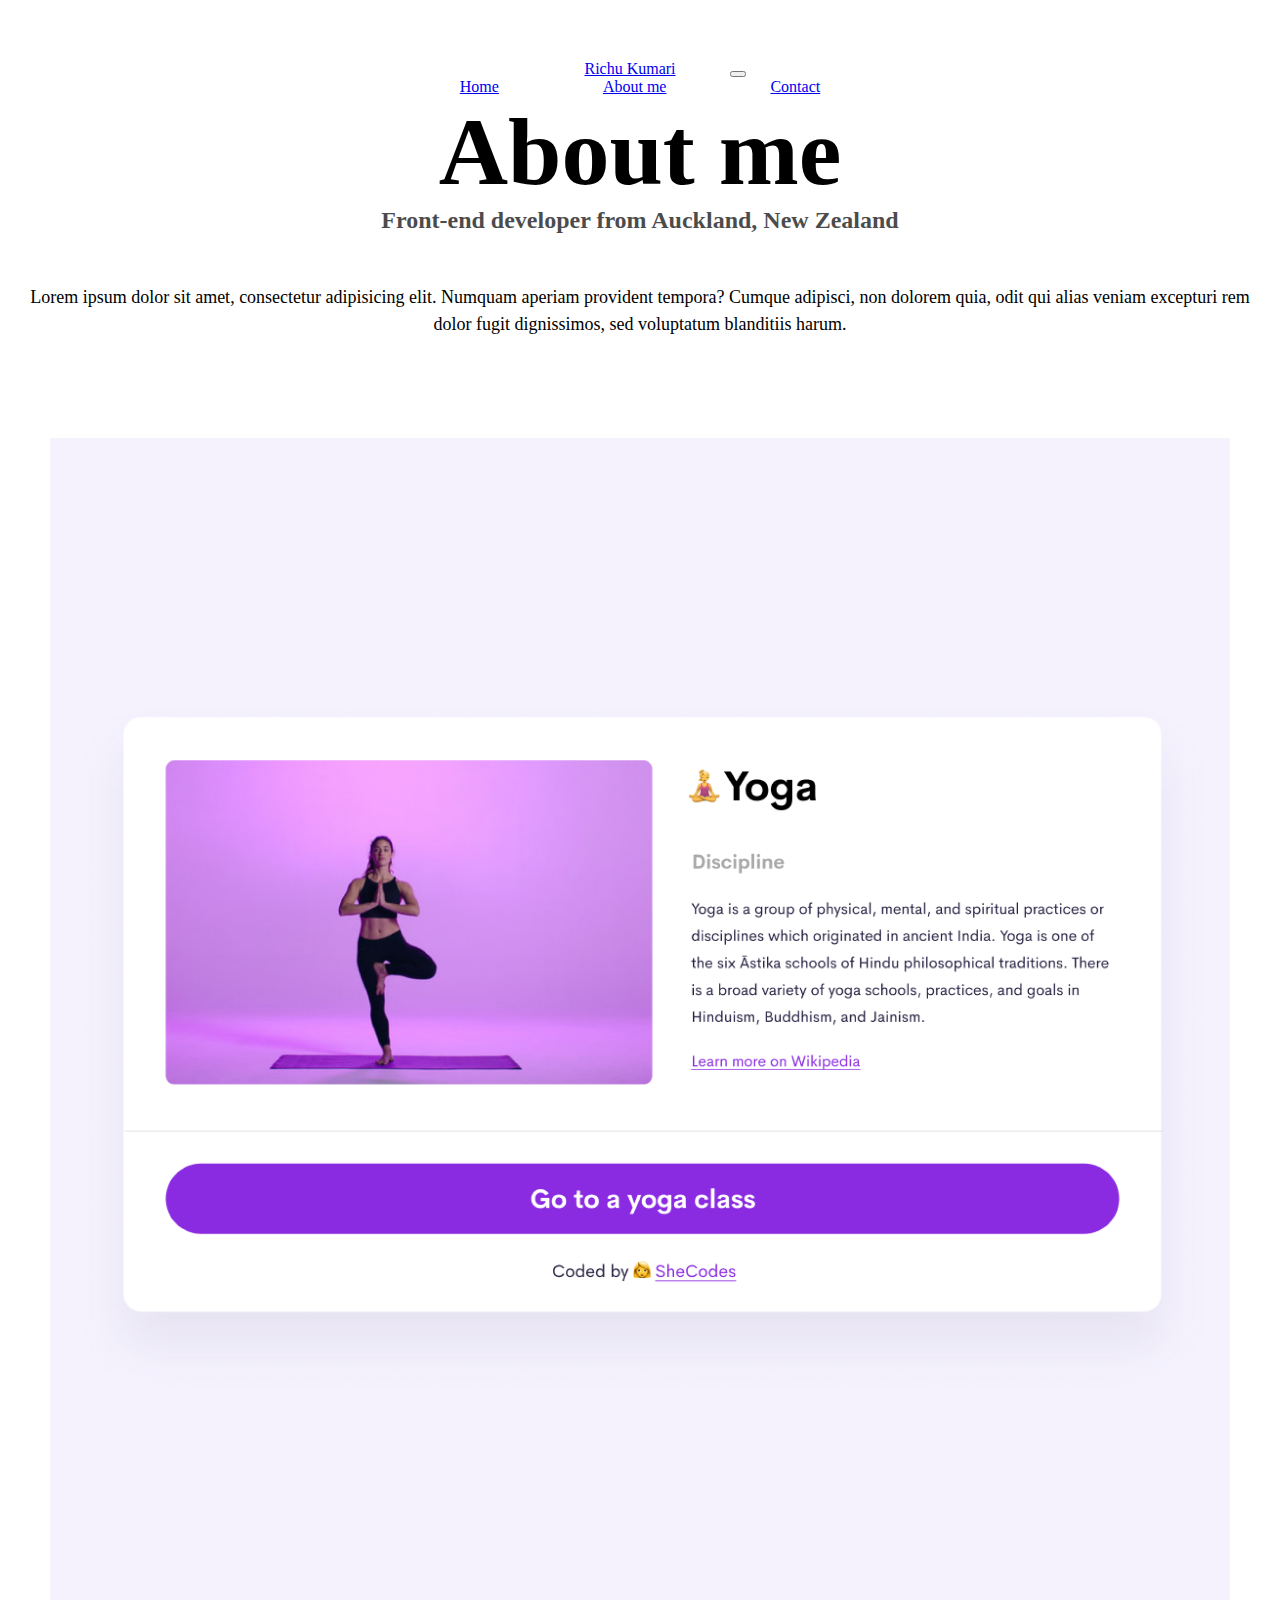
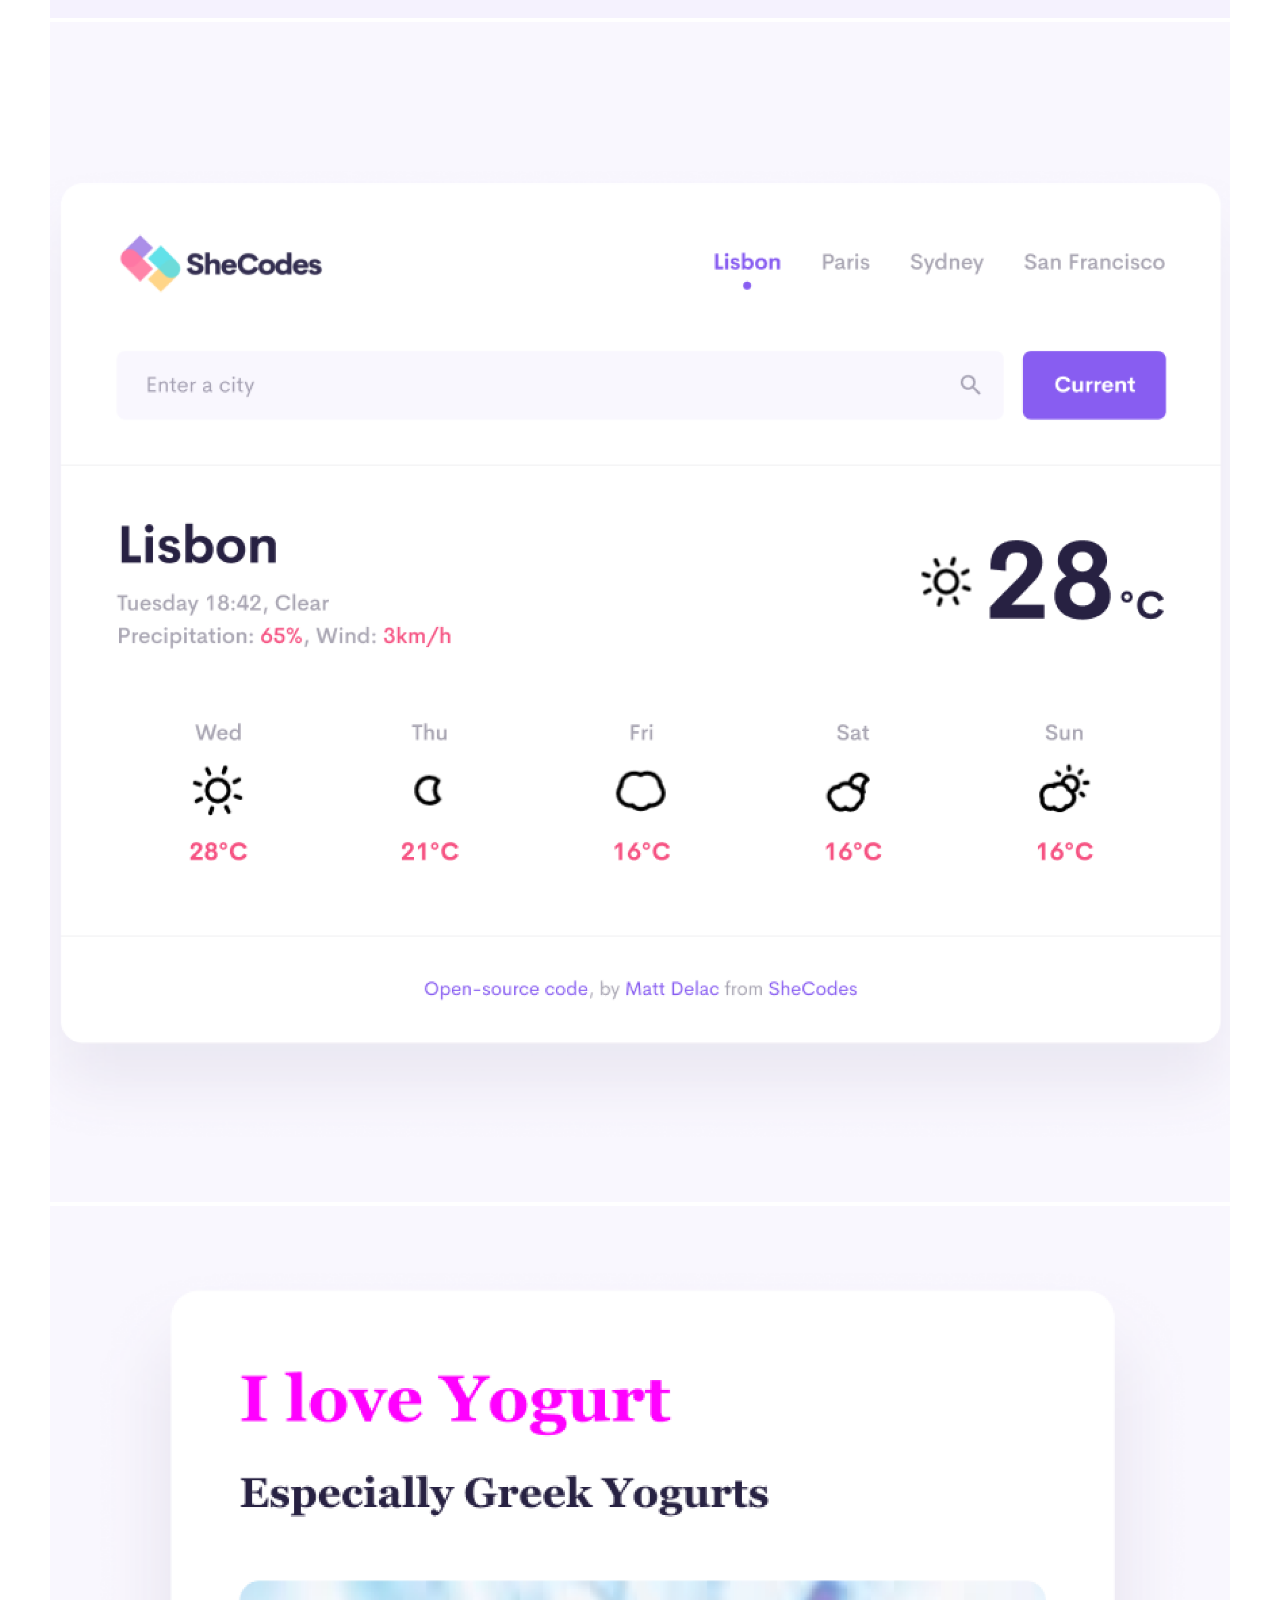
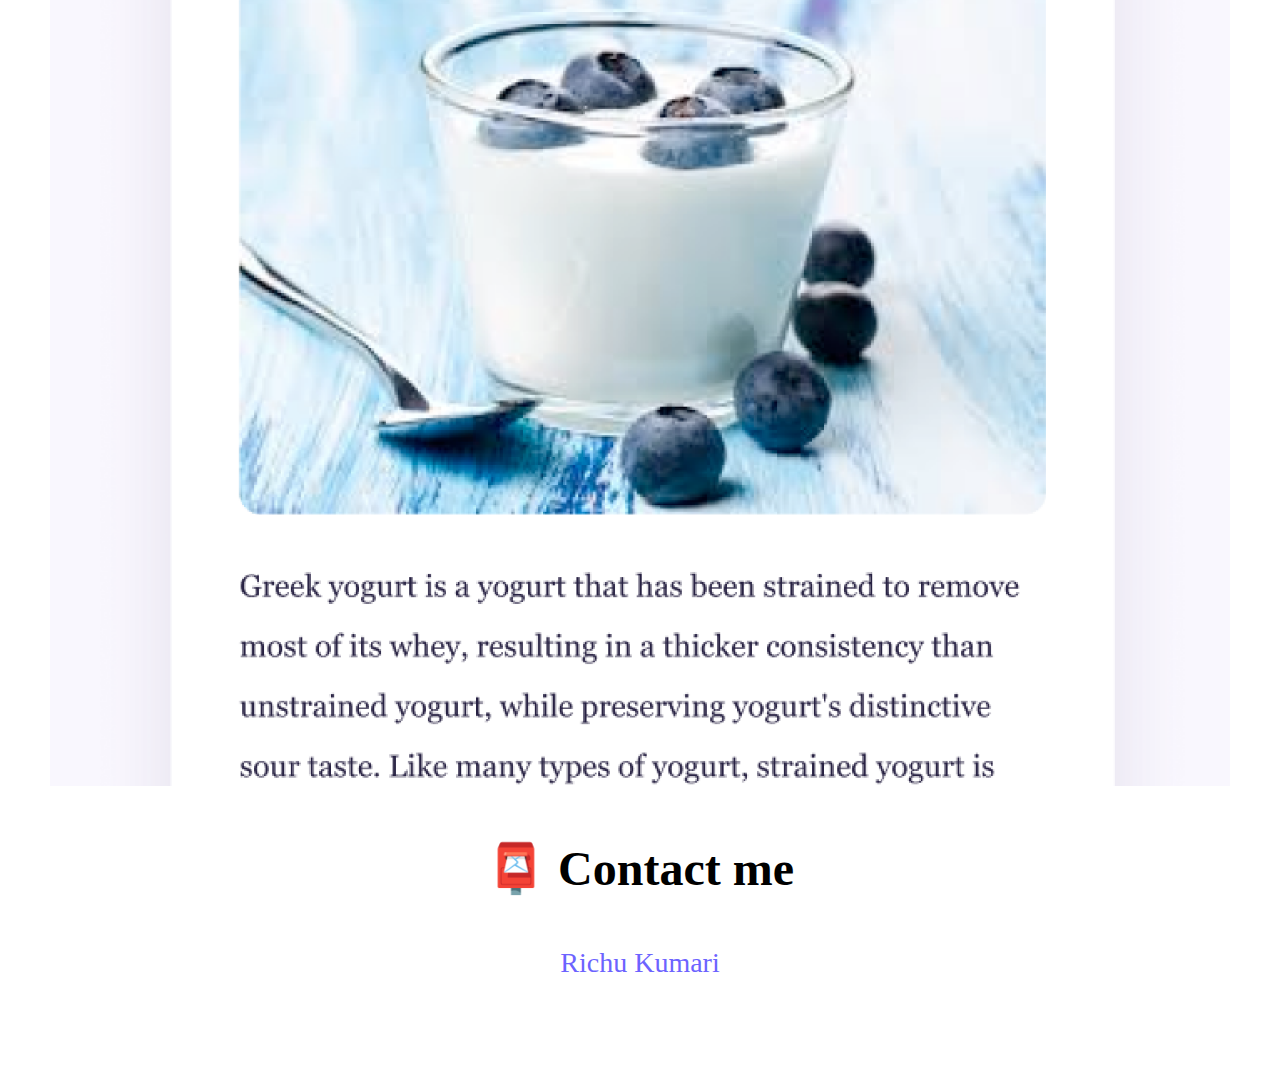
==== about.html @ f568b338 "Initial Commit" ====
<!DOCTYPE html>
<html lang="en">
  <head>
    <meta charset="UTF-8" />
    <meta http-equiv="X-UA-Compatible" content="IE=edge" />
    <meta name="viewport" content="width=device-width, initial-scale=1.0" />
    <link rel="stylesheet" href="/css/style.css" />
    <title>About Richu</title>
    <link
      href="https://cdn.jsdelivr.net/npm/bootstrap@5.0.2/dist/css/bootstrap.min.css"
      rel="stylesheet"
      integrity="sha384-EVSTQN3/azprG1Anm3QDgpJLIm9Nao0Yz1ztcQTwFspd3yD65VohhpuuCOmLASjC"
      crossorigin="anonymous"
    />
    <script
      src="https://cdn.jsdelivr.net/npm/bootstrap@5.0.2/dist/js/bootstrap.bundle.min.js"
      integrity="sha384-MrcW6ZMFYlzcLA8Nl+NtUVF0sA7MsXsP1UyJoMp4YLEuNSfAP+JcXn/tWtIaxVXM"
      crossorigin="anonymous"
    ></script>
  </head>
  <body>
    <nav class="navbar navbar-expand-lg navbar-light bg-light">
      <div class="container-fluid">
        <a class="navbar-brand" href="#">Richu Kumari</a>
        <button
          class="navbar-toggler"
          type="button"
          data-bs-toggle="collapse"
          data-bs-target="#navbarNavAltMarkup"
          aria-controls="navbarNavAltMarkup"
          aria-expanded="false"
          aria-label="Toggle navigation"
        >
          <span class="navbar-toggler-icon"></span>
        </button>
        <div class="collapse navbar-collapse" id="navbarNavAltMarkup">
          <div class="navbar-nav">
            <a class="nav-link active" aria-current="page" href="index.html"
              >Home</a
            >
            <a class="nav-link" href="about.html">About me</a>
            <a class="nav-link" href="about.html#contact">Contact</a>
          </div>
        </div>
      </div>
    </nav>
    <h1 class="text-center">About me</h1>

    <h3 class="text-center">Front-end developer from Auckland, New Zealand</h3>
    <div class="about-paragraphs text-center">
      <p>
        Lorem ipsum dolor sit amet, consectetur adipisicing elit. Numquam
        aperiam provident tempora? Cumque adipisci, non dolorem quia, odit qui
        alias veniam excepturi rem dolor fugit dignissimos, sed voluptatum
        blanditiis harum.
      </p>
    </div>

    <div class="container">
      <div class="row">
        <div class="col-sm-4">
          <img src="images/yoga.png" class="img-fluid rounded shadow-sm p-2" />
        </div>
        <div class="col-sm-4">
          <img
            src="images/weather.png"
            class="img-fluid rounded shadow-sm p-2"
          />
        </div>
        <div class="col-sm-4">
          <img
            src="images/yogurt.png"
            class="img-fluid rounded shadow-sm p-2"
          />
        </div>
      </div>
    </div>
    <div id="contact">
      <h2>📮 Contact me</h2>
      <a href="mailto:richuojha@gmail.com" class="email-link"> Richu Kumari </a>
    </div>
  </body>
</html>
---- css/style.css ----
:root {
    --primary-color: #6c63ff;
    --secondary-color: #f5f2fe;
    --box-shadow: 0 5px 10px rgba(0, 0, 0, 0.3);
  }
  
  body {
    margin: 60px auto;
    width: 100%;
    text-align: center;
  }
  
  h1,
  h2,
  h3 {
    text-align: center;
    margin: 0;
  }
  
  h1 {
    font-size: 96px;
  }
  
  h2 {
    font-size: 48px;
  }
  
  h3 {
    font-size: 24px;
    opacity: 0.7;
  }
  
  p {
    padding: 10px;
  
    border-radius: 4px;
    font-size: 18px;
    line-height: 1.5;
    text-align: center;
  }
  a {
    padding: 50px;
  }
  
  .navigation-links {
    display: flex;
    margin-top: 40px;
    justify-content: center;
  }
  
  .navigation-links a {
    margin: 20px;
    border-radius: 4px;
    padding: 20px 15px;
    text-decoration: none;
    text-transform: capitalize;
  }
  
  .contact-link {
    background: var(--primary-color);
    box-shadow: var(--box-shadow);
    color: white;
  }
  
  .about-link {
    color: var(--primary-color);
    border: 1px solid var(--primary-color);
  }
  
  .homepage-link {
    color: var(--primary-color);
    text-align: center;
    display: block;
  }
  
  .about-paragraphs {
    display: flex;
    margin: 30px 0;
  }
  
  .about-paragraphs p {
    margin: 10px;
  }
  
  .email-link {
    display: flex;
    justify-content: center;
    color: var(--primary-color);
    font-size: 28px;
    text-decoration: none;
  }
  
  .email-link:hover {
    text-decoration: underline;
  }
  img {
    width: 100%;
    height: auto;
  }
  
  .navbar-collapse {
    flex-basis: 100%;
    flex-grow: 1;
    align-items: center;
  }
  .row {
    padding: 50px;
  }
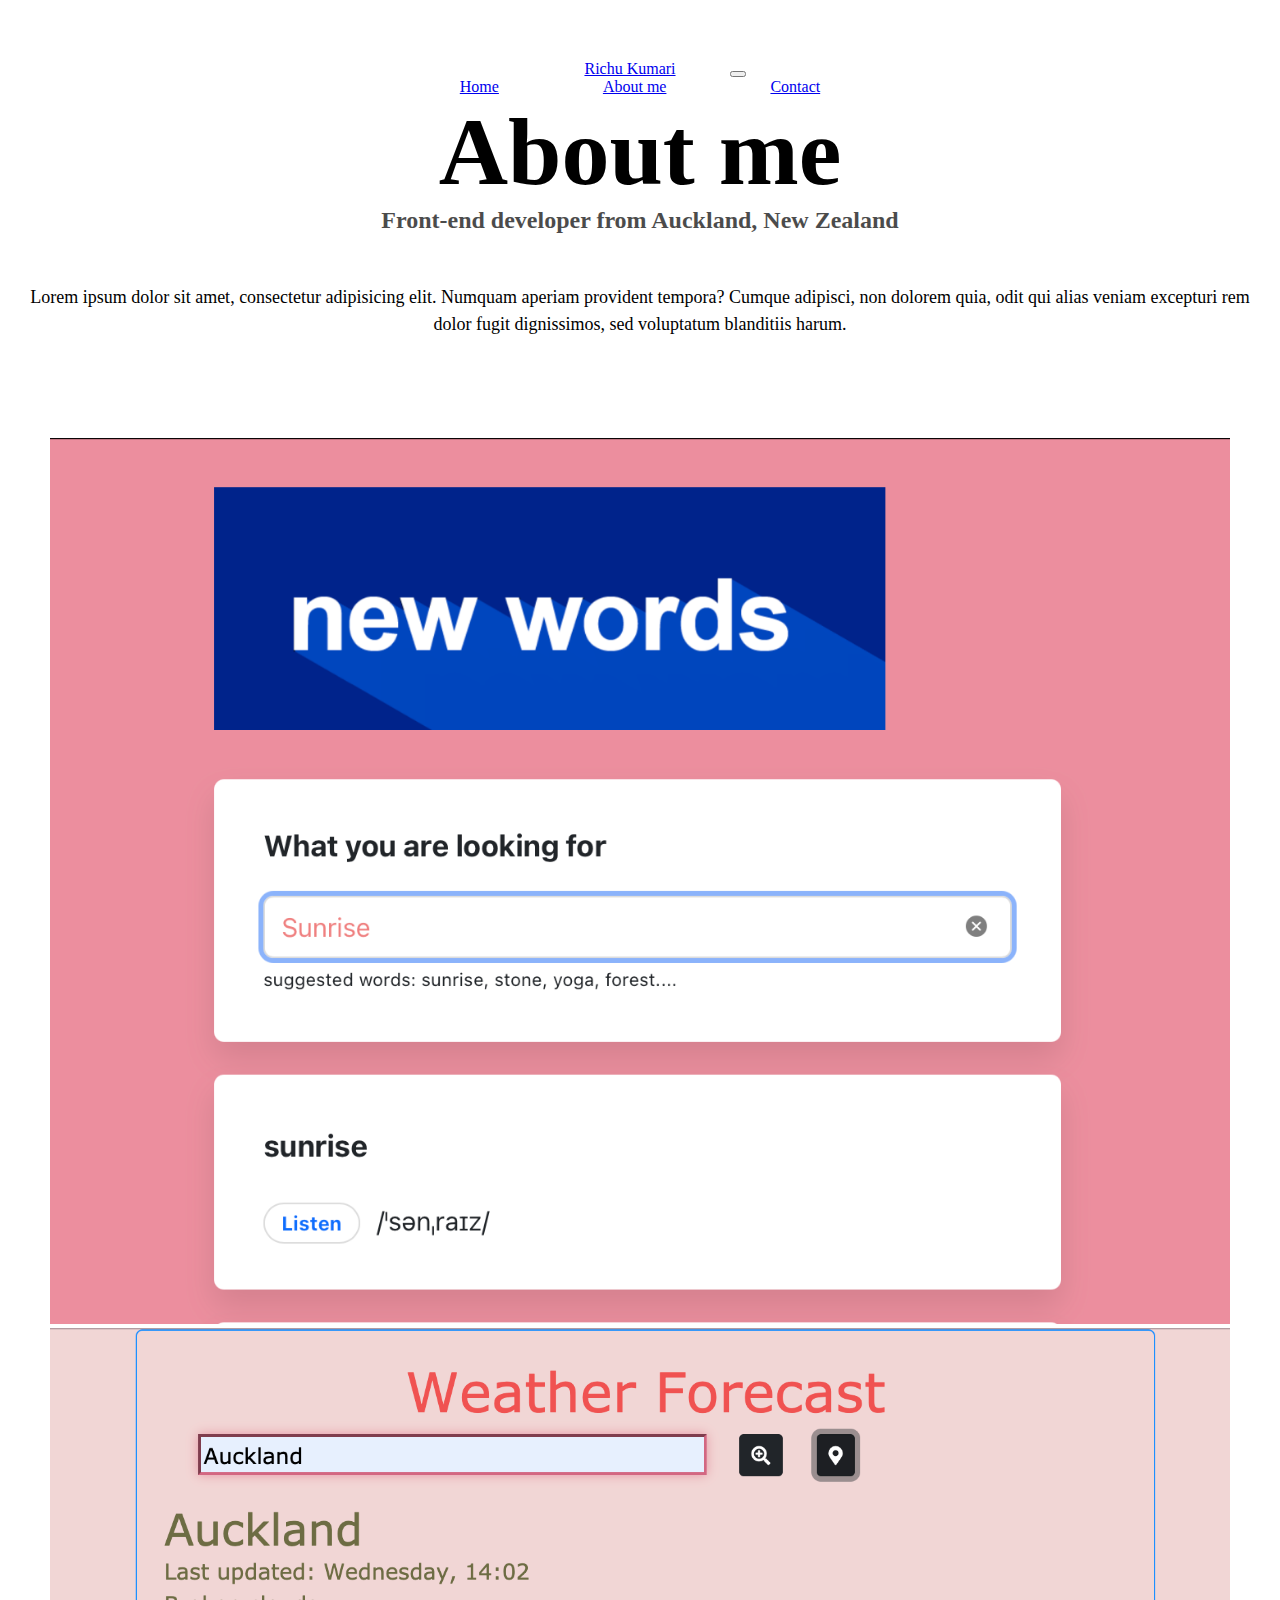
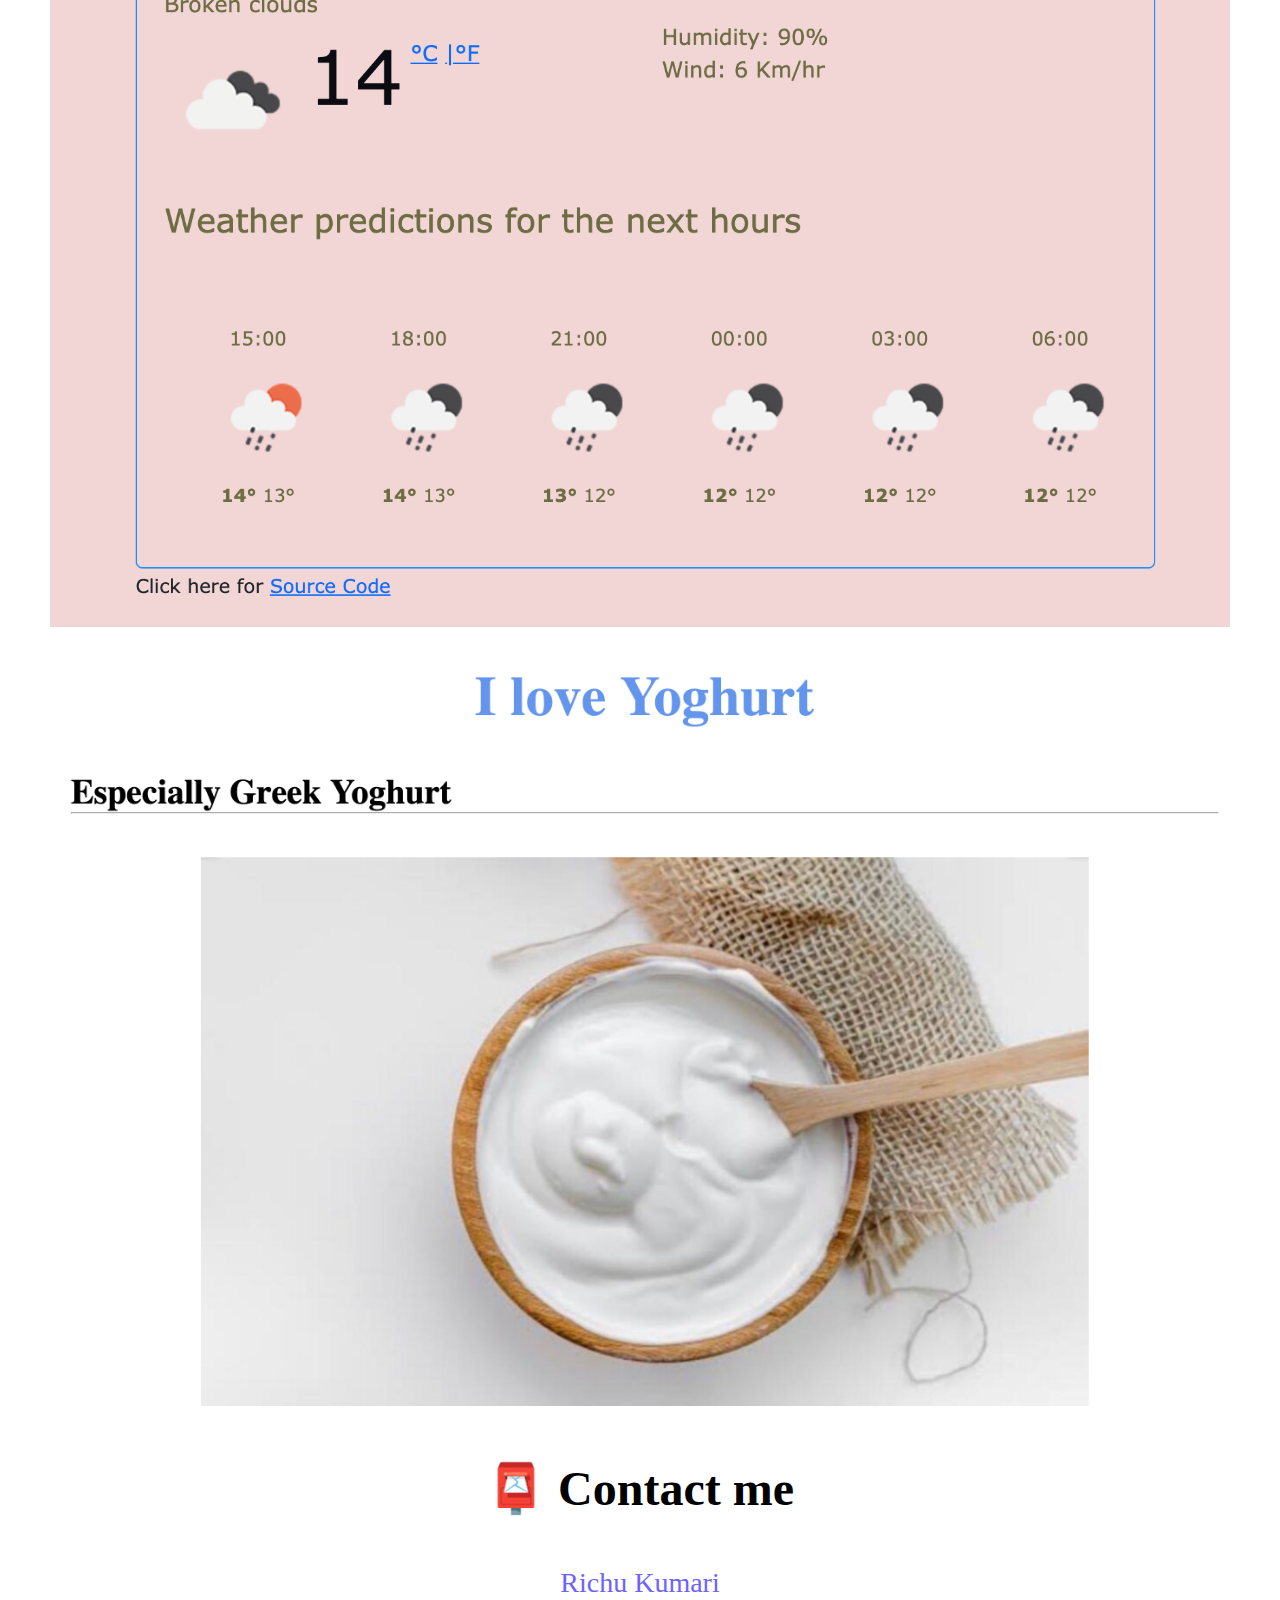
==== commit f6c1e189: "added Application links" ====
--- a/about.html
+++ b/about.html
@@ -59,17 +59,17 @@
     <div class="container">
       <div class="row">
         <div class="col-sm-4">
-          <img src="images/yoga.png" class="img-fluid rounded shadow-sm p-2" />
+          <img src="images/DictinaryApp.png" class="img-fluid rounded shadow-sm p-2" />
         </div>
         <div class="col-sm-4">
           <img
-            src="images/weather.png"
+            src="images/Weather App.png"
             class="img-fluid rounded shadow-sm p-2"
           />
         </div>
         <div class="col-sm-4">
           <img
-            src="images/yogurt.png"
+            src="images/yoghurtapp.png"
             class="img-fluid rounded shadow-sm p-2"
           />
         </div>
